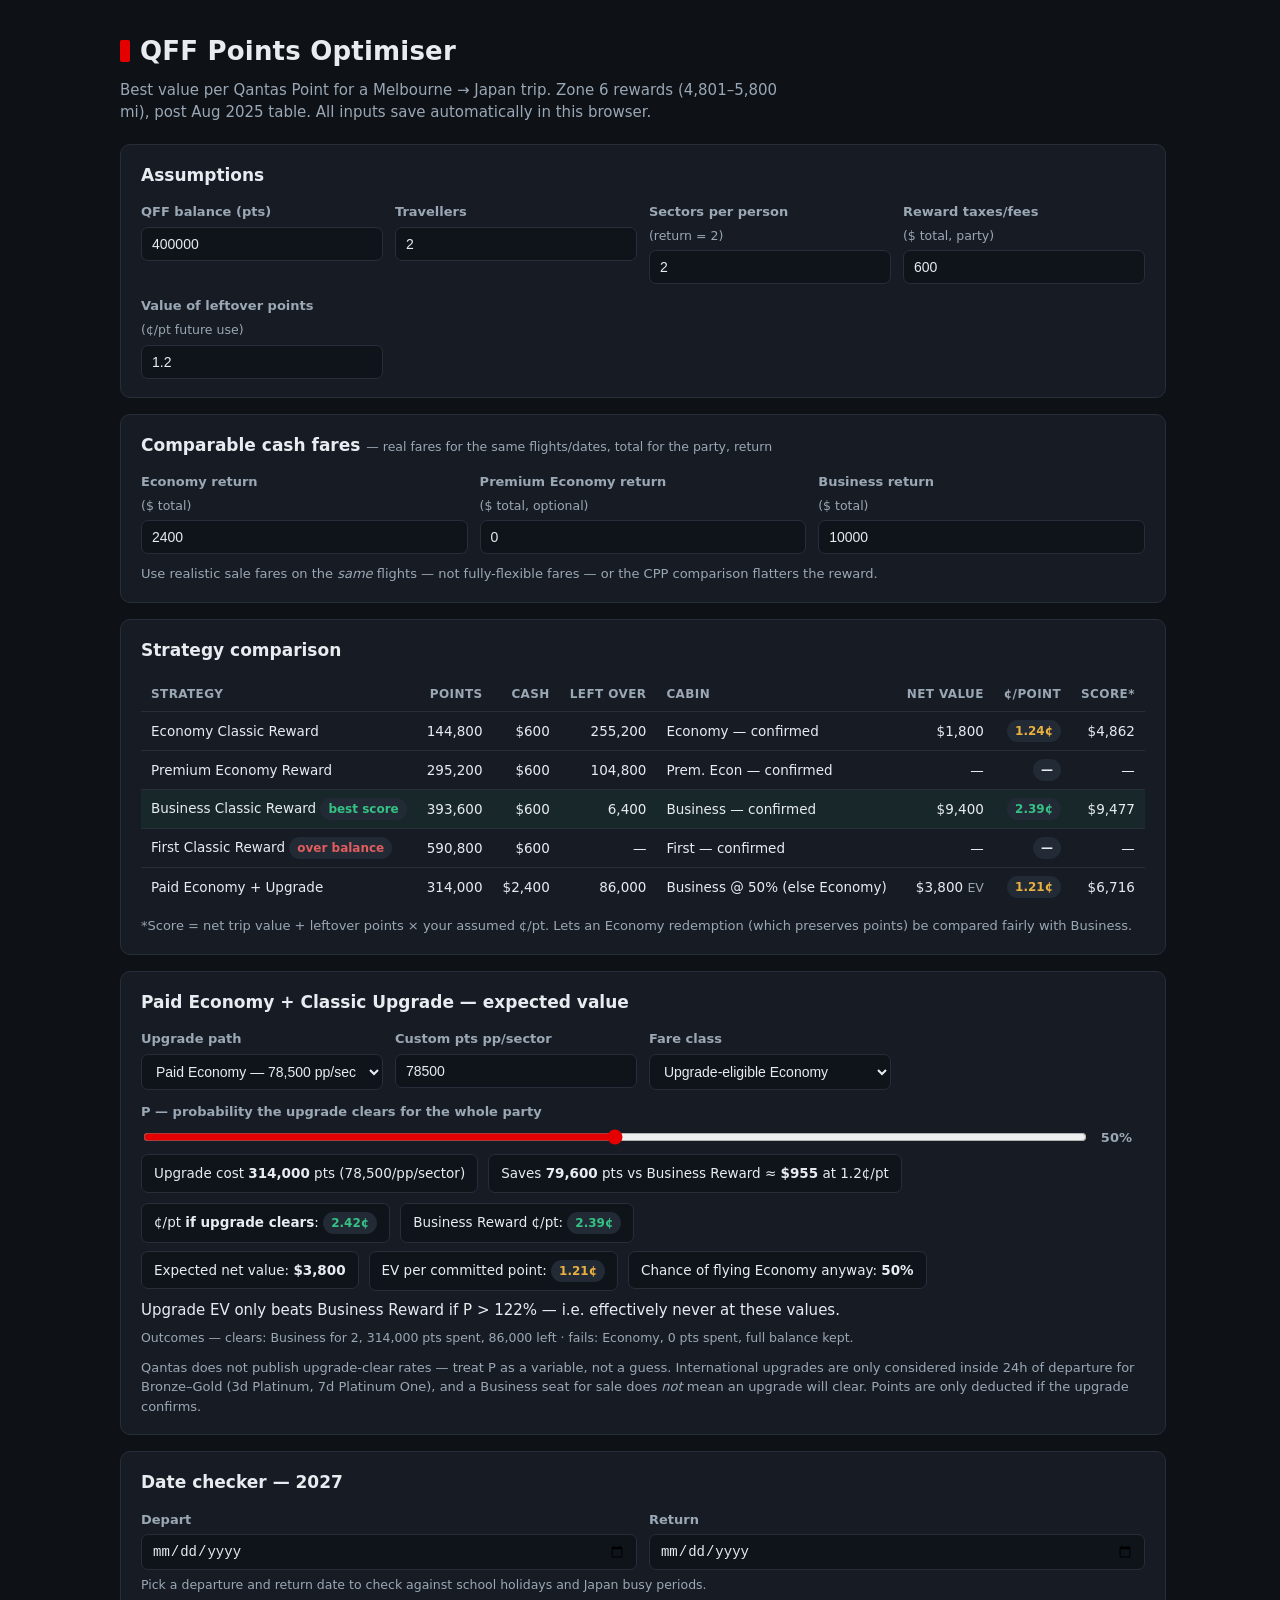
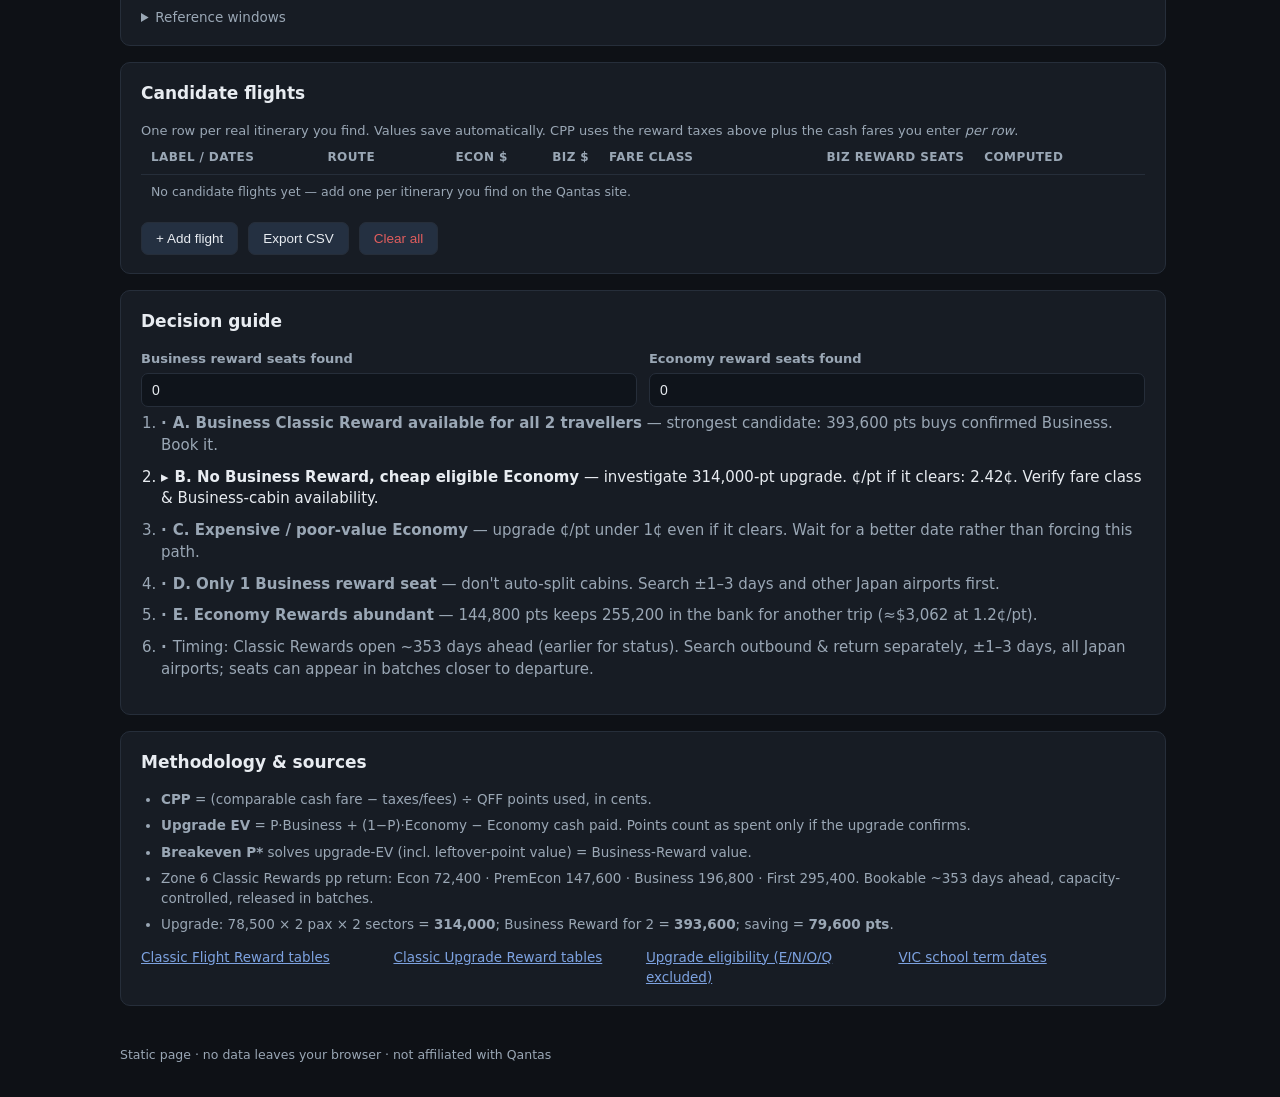
==== index.html @ 1568c403 "QFF points optimiser: strategy comparison, upgrade EV model, date checker, candidate table" ====
<!doctype html>
<html lang="en-AU">
<head>
<meta charset="utf-8">
<meta name="viewport" content="width=device-width, initial-scale=1">
<title>QFF Points Optimiser — MEL → Japan</title>
<meta name="description" content="Compare Qantas Frequent Flyer redemption strategies: Classic Rewards vs paid Economy + Classic Upgrade, cents-per-point, expected value and date checking.">
<link rel="stylesheet" href="styles.css">
</head>
<body>
<header>
  <h1>QFF Points Optimiser</h1>
  <p class="sub">Best value per Qantas Point for a Melbourne → Japan trip. Zone 6 rewards (4,801–5,800 mi), post Aug 2025 table. All inputs save automatically in this browser.</p>
</header>

<main>

<!-- ── Assumptions ─────────────────────────────────────────────── -->
<section class="card">
  <h2>Assumptions</h2>
  <div class="grid inputs">
    <label>QFF balance (pts)
      <input type="number" id="in-balance" min="0" step="1000" value="400000">
    </label>
    <label>Travellers
      <input type="number" id="in-travellers" min="1" max="9" step="1" value="2">
    </label>
    <label>Sectors per person <span class="hint">(return = 2)</span>
      <input type="number" id="in-sectors" min="1" max="4" step="1" value="2">
    </label>
    <label>Reward taxes/fees <span class="hint">($ total, party)</span>
      <input type="number" id="in-taxes" min="0" step="10" value="600">
    </label>
    <label>Value of leftover points <span class="hint">(¢/pt future use)</span>
      <input type="number" id="in-futurecpp" min="0" step="0.1" value="1.2">
    </label>
  </div>
</section>

<!-- ── Cash fares ──────────────────────────────────────────────── -->
<section class="card">
  <h2>Comparable cash fares <span class="hint">— real fares for the same flights/dates, total for the party, return</span></h2>
  <div class="grid inputs">
    <label>Economy return <span class="hint">($ total)</span>
      <input type="number" id="in-econcash" min="0" step="50" value="2400">
    </label>
    <label>Premium Economy return <span class="hint">($ total, optional)</span>
      <input type="number" id="in-premcash" min="0" step="50" value="0">
    </label>
    <label>Business return <span class="hint">($ total)</span>
      <input type="number" id="in-bizcash" min="0" step="50" value="10000">
    </label>
  </div>
  <p class="note">Use realistic sale fares on the <em>same</em> flights — not fully-flexible fares — or the CPP comparison flatters the reward.</p>
</section>

<!-- ── Strategy table ──────────────────────────────────────────── -->
<section class="card">
  <h2>Strategy comparison</h2>
  <div class="tablewrap">
    <table id="strategy-table">
      <thead>
        <tr>
          <th>Strategy</th><th class="num">Points</th><th class="num">Cash</th>
          <th class="num">Left over</th><th>Cabin</th><th class="num">Net value</th>
          <th class="num">¢/point</th><th class="num">Score*</th>
        </tr>
      </thead>
      <tbody></tbody>
    </table>
  </div>
  <p class="note">*Score = net trip value + leftover points × your assumed ¢/pt. Lets an Economy redemption (which preserves points) be compared fairly with Business.</p>
</section>

<!-- ── Upgrade analysis ────────────────────────────────────────── -->
<section class="card">
  <h2>Paid Economy + Classic Upgrade — expected value</h2>
  <div class="grid inputs">
    <label>Upgrade path
      <select id="in-upgradetype">
        <option value="paid">Paid Economy — 78,500 pp/sector</option>
        <option value="flexible">Flexible Economy — 43,100 pp/sector</option>
        <option value="reward">From Economy Reward — 83,600 pp/sector</option>
        <option value="custom">Custom pp/sector</option>
      </select>
    </label>
    <label>Custom pts pp/sector
      <input type="number" id="in-upgradecustom" min="0" step="100" value="78500" disabled>
    </label>
    <label>Fare class
      <select id="in-fareclass">
        <option value="eligible">Upgrade-eligible Economy</option>
        <option value="excluded">Sale E / N / O / Q — not eligible</option>
        <option value="unknown">Unknown — check before booking</option>
      </select>
    </label>
    <label class="wide">P — probability the upgrade clears for the whole party
      <div class="sliderrow">
        <input type="range" id="in-prob" min="0" max="100" step="1" value="50">
        <output id="out-prob">50%</output>
      </div>
    </label>
  </div>
  <div id="upgrade-results" class="results"></div>
  <p class="note">Qantas does not publish upgrade-clear rates — treat P as a variable, not a guess. International upgrades are only considered inside 24h of departure for Bronze–Gold (3d Platinum, 7d Platinum One), and a Business seat for sale does <em>not</em> mean an upgrade will clear. Points are only deducted if the upgrade confirms.</p>
</section>

<!-- ── Date checker ────────────────────────────────────────────── -->
<section class="card">
  <h2>Date checker — 2027</h2>
  <div class="grid inputs">
    <label>Depart <input type="date" id="in-depart"></label>
    <label>Return <input type="date" id="in-return"></label>
  </div>
  <div id="date-results" class="results"></div>
  <details>
    <summary>Reference windows</summary>
    <div class="tablewrap">
      <table class="mini">
        <thead><tr><th>VIC school holidays (avoid)</th><th>Preferred windows</th><th>Japan busy periods (approx.)</th></tr></thead>
        <tbody>
          <tr>
            <td>26 Mar – 11 Apr · 26 Jun – 11 Jul · 18 Sep – 3 Oct · 18 Dec → late Jan</td>
            <td>12 Apr – 25 Jun · 12 Jul – 17 Sep · 4 Oct – 17 Dec</td>
            <td>Golden Week ~29 Apr–6 May · Obon ~13–16 Aug · Silver Week ~18–23 Sep · New Year ~28 Dec–4 Jan</td>
          </tr>
        </tbody>
      </table>
    </div>
    <p class="note">Japanese holiday dates are approximate (based on the 2027 calendar) — verify before booking. Golden Week / Obon mean high fares and crowded attractions, independent of VIC holidays.</p>
  </details>
</section>

<!-- ── Candidate flights ───────────────────────────────────────── -->
<section class="card">
  <h2>Candidate flights</h2>
  <p class="note">One row per real itinerary you find. Values save automatically. CPP uses the reward taxes above plus the cash fares you enter <em>per row</em>.</p>
  <div class="tablewrap">
    <table id="candidates">
      <thead>
        <tr>
          <th>Label / dates</th><th>Route</th>
          <th class="num">Econ $</th><th class="num">Biz $</th>
          <th>Fare class</th><th class="num">Biz reward seats</th>
          <th>Computed</th><th></th>
        </tr>
      </thead>
      <tbody></tbody>
    </table>
  </div>
  <div class="btnrow">
    <button id="btn-addrow" type="button">+ Add flight</button>
    <button id="btn-csv" type="button">Export CSV</button>
    <button id="btn-clear" type="button" class="danger">Clear all</button>
  </div>
</section>

<!-- ── Decision guide ──────────────────────────────────────────── -->
<section class="card">
  <h2>Decision guide</h2>
  <div class="grid inputs">
    <label>Business reward seats found
      <input type="number" id="in-bizseats" min="0" max="9" step="1" value="0">
    </label>
    <label>Economy reward seats found
      <input type="number" id="in-econseats" min="0" max="9" step="1" value="0">
    </label>
  </div>
  <ol id="decision-list" class="results"></ol>
</section>

<!-- ── Methodology ─────────────────────────────────────────────── -->
<section class="card">
  <h2>Methodology &amp; sources</h2>
  <ul class="refs">
    <li><b>CPP</b> = (comparable cash fare − taxes/fees) ÷ QFF points used, in cents.</li>
    <li><b>Upgrade EV</b> = P·Business + (1−P)·Economy − Economy cash paid. Points count as spent only if the upgrade confirms.</li>
    <li><b>Breakeven P*</b> solves upgrade-EV (incl. leftover-point value) = Business-Reward value.</li>
    <li>Zone 6 Classic Rewards pp return: Econ 72,400 · PremEcon 147,600 · Business 196,800 · First 295,400. Bookable ~353 days ahead, capacity-controlled, released in batches.</li>
    <li>Upgrade: 78,500 × 2 pax × 2 sectors = <b>314,000</b>; Business Reward for 2 = <b>393,600</b>; saving = <b>79,600 pts</b>.</li>
  </ul>
  <ul class="refs links">
    <li><a href="https://www.qantas.com/en-au/frequent-flyer/use-points/classic-flight-rewards/tables">Classic Flight Reward tables</a></li>
    <li><a href="https://www.qantas.com/en-au/frequent-flyer/use-points/classic-upgrade-rewards/tables">Classic Upgrade Reward tables</a></li>
    <li><a href="https://www.qantas.com/en-au/manage-booking/upgrade">Upgrade eligibility (E/N/O/Q excluded)</a></li>
    <li><a href="https://www.vic.gov.au/school-term-dates-and-holidays-victoria">VIC school term dates</a></li>
  </ul>
</section>

</main>
<footer>Static page · no data leaves your browser · not affiliated with Qantas</footer>
<script src="app.js"></script>
</body>
</html>
---- styles.css ----
:root{
  --bg:#0e1116; --card:#171c24; --line:#262e3a; --text:#e8ecf1; --muted:#9aa7b5;
  --accent:#e40000; --good:#35c184; --warn:#e8b13f; --bad:#e05d5d; --chip:#222a36;
}
*{box-sizing:border-box}
body{margin:0;background:var(--bg);color:var(--text);font:15px/1.5 system-ui,-apple-system,"Segoe UI",Roboto,sans-serif}
header{max-width:1080px;margin:0 auto;padding:32px 20px 8px}
h1{margin:0;font-size:26px;letter-spacing:.2px}
h1::before{content:"";display:inline-block;width:10px;height:22px;background:var(--accent);border-radius:2px;margin-right:10px;vertical-align:-2px}
.sub{color:var(--muted);margin:.5em 0 0;max-width:70ch}
main{max-width:1080px;margin:0 auto;padding:12px 20px 40px;display:grid;gap:16px}
.card{background:var(--card);border:1px solid var(--line);border-radius:10px;padding:18px 20px}
h2{margin:0 0 14px;font-size:17px}
.hint{color:var(--muted);font-weight:400;font-size:12.5px}
.note{color:var(--muted);font-size:13px;margin:10px 0 0}
.grid{display:grid;gap:12px}
.inputs{grid-template-columns:repeat(auto-fit,minmax(210px,1fr))}
label{display:flex;flex-direction:column;gap:5px;font-size:13px;color:var(--muted);font-weight:600}
label.wide{grid-column:1/-1}
input,select{background:#0f141b;border:1px solid var(--line);border-radius:7px;color:var(--text);
  padding:8px 10px;font-size:14px;font-variant-numeric:tabular-nums}
input:focus,select:focus{outline:2px solid #4d6b9e;outline-offset:-1px}
input[type=range]{padding:0;accent-color:var(--accent)}
.sliderrow{display:flex;align-items:center;gap:12px}
.sliderrow input{flex:1}
.sliderrow output{font-variant-numeric:tabular-nums;font-weight:700;min-width:44px}
.tablewrap{overflow-x:auto}
table{border-collapse:collapse;width:100%;font-size:13.5px}
th,td{padding:8px 10px;border-bottom:1px solid var(--line);text-align:left;white-space:nowrap}
th{color:var(--muted);font-size:12px;text-transform:uppercase;letter-spacing:.4px}
th.num,td.num{text-align:right;font-variant-numeric:tabular-nums}
tbody tr:last-child td{border-bottom:none}
tr.best td{background:rgba(53,193,132,.07)}
.chip{display:inline-block;padding:2px 8px;border-radius:99px;background:var(--chip);font-size:12px;font-weight:600}
.chip.good{color:var(--good)} .chip.warn{color:var(--warn)} .chip.bad{color:var(--bad)}
.results{display:grid;gap:8px;margin-top:6px}
.results .row{display:flex;gap:10px;flex-wrap:wrap;align-items:baseline}
.kv{background:#0f141b;border:1px solid var(--line);border-radius:7px;padding:8px 12px;font-size:13.5px}
.kv b{font-variant-numeric:tabular-nums}
#decision-list{padding-left:20px;display:grid;gap:10px}
#decision-list li{line-height:1.45}
#decision-list li.hit{color:var(--text)}
#decision-list li.miss{color:var(--muted)}
#decision-list .tag{font-weight:700;margin-right:6px}
#candidates td input,#candidates td select{width:100%;min-width:80px;padding:5px 7px;font-size:13px}
#candidates td input.dateish{min-width:130px}
#candidates td.comp{font-size:12.5px;line-height:1.5;white-space:normal;min-width:210px}
.btnrow{display:flex;gap:10px;margin-top:12px}
button{background:#243041;border:1px solid var(--line);color:var(--text);border-radius:7px;
  padding:8px 14px;font-size:13.5px;cursor:pointer}
button:hover{background:#2c3a4f}
button.danger{color:var(--bad)}
button.del{padding:4px 9px;font-size:12px}
details{margin-top:12px}
summary{cursor:pointer;color:var(--muted);font-size:13.5px}
table.mini td{white-space:normal}
.refs{margin:0;padding-left:20px;display:grid;gap:6px;font-size:13.5px;color:var(--muted)}
.refs.links{grid-template-columns:repeat(auto-fit,minmax(220px,1fr));list-style:none;padding-left:0;margin-top:12px}
.refs.links a{color:#7da2e0}
footer{max-width:1080px;margin:0 auto;padding:0 20px 32px;color:var(--muted);font-size:12.5px}
@media(max-width:640px){th,td{padding:6px 7px}}
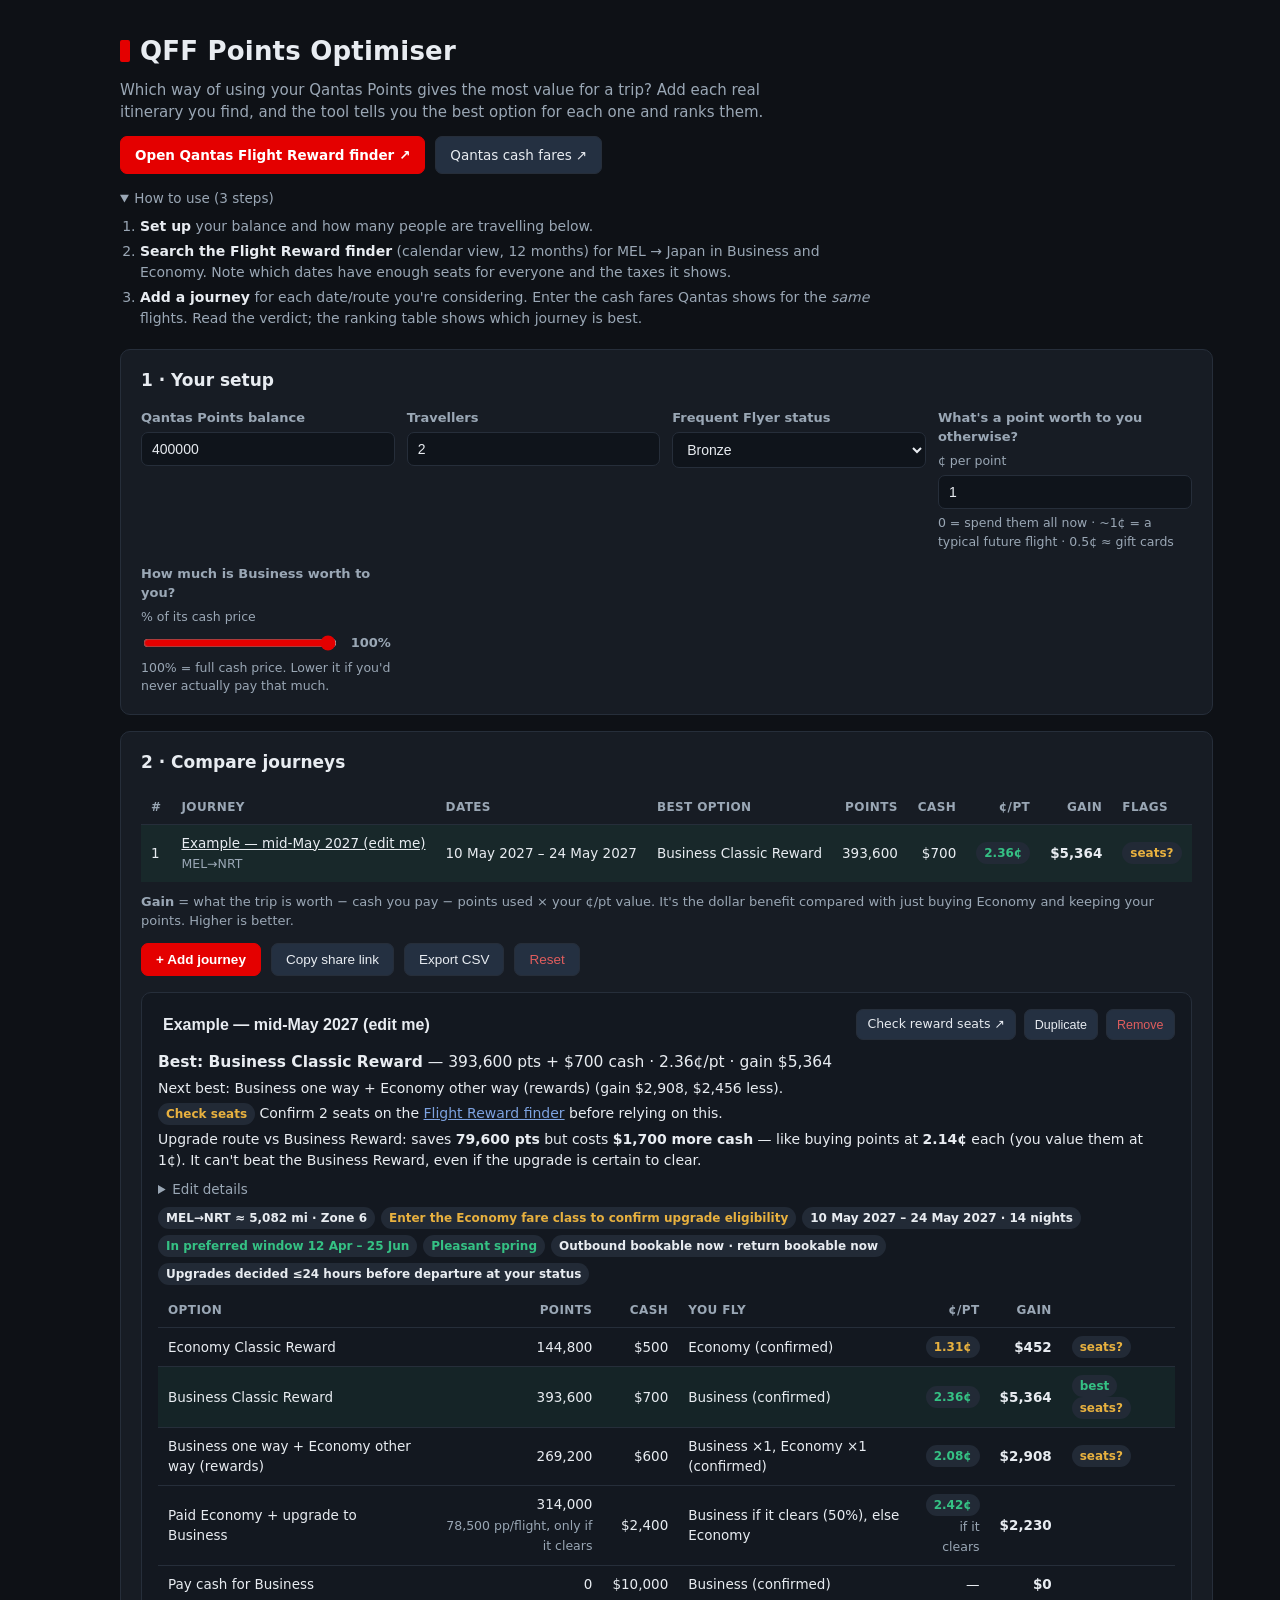
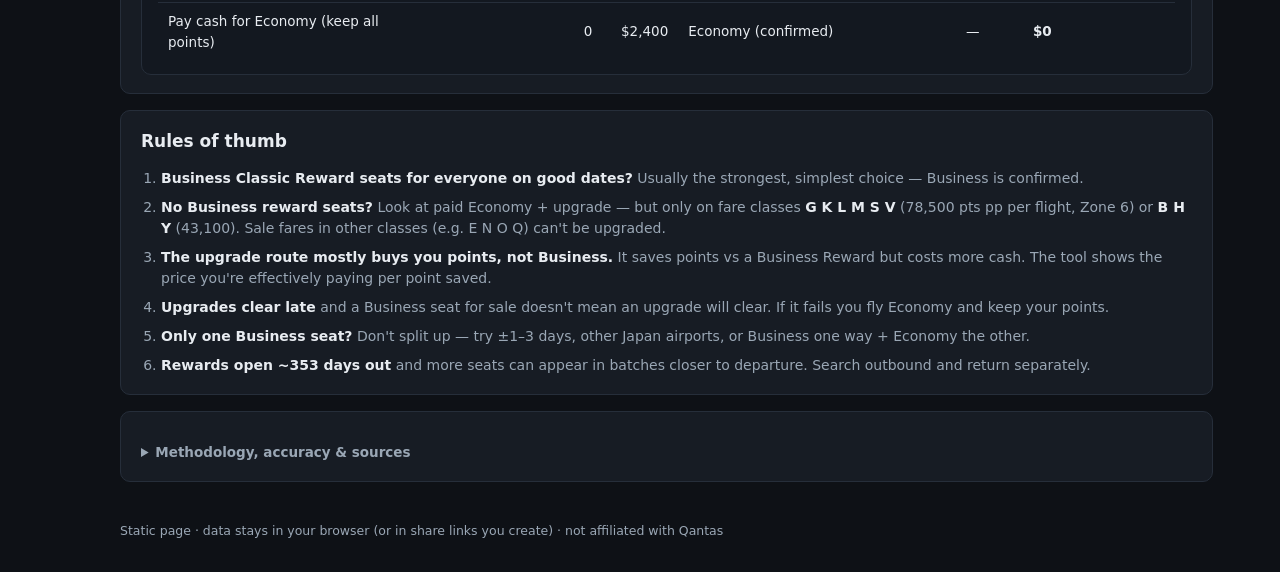
==== commit ba167937: "Multi-zone calc engine, per-journey verdicts, ranking, Flight Reward finder link, tests" ====
--- a/index.html
+++ b/index.html
@@ -4,191 +4,114 @@
 <meta charset="utf-8">
 <meta name="viewport" content="width=device-width, initial-scale=1">
 <title>QFF Points Optimiser — MEL → Japan</title>
-<meta name="description" content="Compare Qantas Frequent Flyer redemption strategies: Classic Rewards vs paid Economy + Classic Upgrade, cents-per-point, expected value and date checking.">
+<meta name="description" content="Compare Qantas Frequent Flyer redemption options across journeys: Classic Rewards vs paid Economy/Premium Economy + Classic Upgrade, cents-per-point, upgrade odds, school holidays.">
 <link rel="stylesheet" href="styles.css">
 </head>
 <body>
 <header>
   <h1>QFF Points Optimiser</h1>
-  <p class="sub">Best value per Qantas Point for a Melbourne → Japan trip. Zone 6 rewards (4,801–5,800 mi), post Aug 2025 table. All inputs save automatically in this browser.</p>
+  <p class="sub">Which way of using your Qantas Points gives the most value for a trip? Add each real itinerary you find, and the tool tells you the best option for each one and ranks them.</p>
+  <div class="btnrow">
+    <a class="btn primary" href="https://flightrewardfinder.qantas.com/" target="_blank" rel="noopener">Open Qantas Flight Reward finder ↗</a>
+    <a class="btn" href="https://www.qantas.com/au/en/book-a-trip/flights.html" target="_blank" rel="noopener">Qantas cash fares ↗</a>
+  </div>
+  <details class="howto" open>
+    <summary>How to use (3 steps)</summary>
+    <ol>
+      <li><b>Set up</b> your balance and how many people are travelling below.</li>
+      <li><b>Search the Flight Reward finder</b> (calendar view, 12 months) for MEL → Japan in Business and Economy. Note which dates have enough seats for everyone and the taxes it shows.</li>
+      <li><b>Add a journey</b> for each date/route you're considering. Enter the cash fares Qantas shows for the <em>same</em> flights. Read the verdict; the ranking table shows which journey is best.</li>
+    </ol>
+  </details>
 </header>
 
 <main>
-
-<!-- ── Assumptions ─────────────────────────────────────────────── -->
 <section class="card">
-  <h2>Assumptions</h2>
+  <h2>1 · Your setup</h2>
   <div class="grid inputs">
-    <label>QFF balance (pts)
-      <input type="number" id="in-balance" min="0" step="1000" value="400000">
+    <label>Qantas Points balance
+      <input type="number" id="s-balance" min="0" step="1000">
     </label>
     <label>Travellers
-      <input type="number" id="in-travellers" min="1" max="9" step="1" value="2">
+      <input type="number" id="s-travellers" min="1" max="9" step="1">
     </label>
-    <label>Sectors per person <span class="hint">(return = 2)</span>
-      <input type="number" id="in-sectors" min="1" max="4" step="1" value="2">
+    <label>Frequent Flyer status
+      <select id="s-status">
+        <option value="bronze">Bronze</option><option value="silver">Silver</option>
+        <option value="gold">Gold</option><option value="platinum">Platinum</option>
+        <option value="p1">Platinum One</option>
+      </select>
     </label>
-    <label>Reward taxes/fees <span class="hint">($ total, party)</span>
-      <input type="number" id="in-taxes" min="0" step="10" value="600">
+    <label>What's a point worth to you otherwise? <span class="hint">¢ per point</span>
+      <input type="number" id="s-futurecpp" min="0" step="0.1">
+      <span class="hint">0 = spend them all now · ~1¢ = a typical future flight · 0.5¢ ≈ gift cards</span>
     </label>
-    <label>Value of leftover points <span class="hint">(¢/pt future use)</span>
-      <input type="number" id="in-futurecpp" min="0" step="0.1" value="1.2">
+    <label>How much is Business worth to you? <span class="hint">% of its cash price</span>
+      <div class="sliderrow"><input type="range" id="s-bizweight" min="30" max="100" step="5"><output id="o-bizweight"></output></div>
+      <span class="hint">100% = full cash price. Lower it if you'd never actually pay that much.</span>
     </label>
   </div>
 </section>
 
-<!-- ── Cash fares ──────────────────────────────────────────────── -->
 <section class="card">
-  <h2>Comparable cash fares <span class="hint">— real fares for the same flights/dates, total for the party, return</span></h2>
-  <div class="grid inputs">
-    <label>Economy return <span class="hint">($ total)</span>
-      <input type="number" id="in-econcash" min="0" step="50" value="2400">
-    </label>
-    <label>Premium Economy return <span class="hint">($ total, optional)</span>
-      <input type="number" id="in-premcash" min="0" step="50" value="0">
-    </label>
-    <label>Business return <span class="hint">($ total)</span>
-      <input type="number" id="in-bizcash" min="0" step="50" value="10000">
-    </label>
-  </div>
-  <p class="note">Use realistic sale fares on the <em>same</em> flights — not fully-flexible fares — or the CPP comparison flatters the reward.</p>
-</section>
-
-<!-- ── Strategy table ──────────────────────────────────────────── -->
-<section class="card">
-  <h2>Strategy comparison</h2>
+  <h2>2 · Compare journeys</h2>
   <div class="tablewrap">
-    <table id="strategy-table">
-      <thead>
-        <tr>
-          <th>Strategy</th><th class="num">Points</th><th class="num">Cash</th>
-          <th class="num">Left over</th><th>Cabin</th><th class="num">Net value</th>
-          <th class="num">¢/point</th><th class="num">Score*</th>
-        </tr>
-      </thead>
+    <table id="ranking">
+      <thead><tr>
+        <th>#</th><th>Journey</th><th>Dates</th><th>Best option</th>
+        <th class="num">Points</th><th class="num">Cash</th><th class="num">¢/pt</th>
+        <th class="num" title="Value of the trip − cash paid − value of points used">Gain</th><th>Flags</th>
+      </tr></thead>
       <tbody></tbody>
     </table>
   </div>
-  <p class="note">*Score = net trip value + leftover points × your assumed ¢/pt. Lets an Economy redemption (which preserves points) be compared fairly with Business.</p>
+  <p class="note"><b>Gain</b> = what the trip is worth − cash you pay − points used × your ¢/pt value. It's the dollar benefit compared with just buying Economy and keeping your points. Higher is better.</p>
+  <div class="btnrow">
+    <button id="btn-add" type="button" class="primary">+ Add journey</button>
+    <button id="btn-share" type="button">Copy share link</button>
+    <button id="btn-csv" type="button">Export CSV</button>
+    <button id="btn-reset" type="button" class="danger">Reset</button>
+    <span id="toast" class="hint"></span>
+  </div>
+  <div id="journeys"></div>
 </section>
 
-<!-- ── Upgrade analysis ────────────────────────────────────────── -->
 <section class="card">
-  <h2>Paid Economy + Classic Upgrade — expected value</h2>
-  <div class="grid inputs">
-    <label>Upgrade path
-      <select id="in-upgradetype">
-        <option value="paid">Paid Economy — 78,500 pp/sector</option>
-        <option value="flexible">Flexible Economy — 43,100 pp/sector</option>
-        <option value="reward">From Economy Reward — 83,600 pp/sector</option>
-        <option value="custom">Custom pp/sector</option>
-      </select>
-    </label>
-    <label>Custom pts pp/sector
-      <input type="number" id="in-upgradecustom" min="0" step="100" value="78500" disabled>
-    </label>
-    <label>Fare class
-      <select id="in-fareclass">
-        <option value="eligible">Upgrade-eligible Economy</option>
-        <option value="excluded">Sale E / N / O / Q — not eligible</option>
-        <option value="unknown">Unknown — check before booking</option>
-      </select>
-    </label>
-    <label class="wide">P — probability the upgrade clears for the whole party
-      <div class="sliderrow">
-        <input type="range" id="in-prob" min="0" max="100" step="1" value="50">
-        <output id="out-prob">50%</output>
-      </div>
-    </label>
-  </div>
-  <div id="upgrade-results" class="results"></div>
-  <p class="note">Qantas does not publish upgrade-clear rates — treat P as a variable, not a guess. International upgrades are only considered inside 24h of departure for Bronze–Gold (3d Platinum, 7d Platinum One), and a Business seat for sale does <em>not</em> mean an upgrade will clear. Points are only deducted if the upgrade confirms.</p>
+  <h2>Rules of thumb</h2>
+  <ol class="rules">
+    <li><b>Business Classic Reward seats for everyone on good dates?</b> Usually the strongest, simplest choice — Business is confirmed.</li>
+    <li><b>No Business reward seats?</b> Look at paid Economy + upgrade — but only on fare classes <b>G K L M S V</b> (78,500 pts pp per flight, Zone 6) or <b>B H Y</b> (43,100). Sale fares in other classes (e.g. E N O Q) can't be upgraded.</li>
+    <li><b>The upgrade route mostly buys you points, not Business.</b> It saves points vs a Business Reward but costs more cash. The tool shows the price you're effectively paying per point saved.</li>
+    <li><b>Upgrades clear late</b> and a Business seat for sale doesn't mean an upgrade will clear. If it fails you fly Economy and keep your points.</li>
+    <li><b>Only one Business seat?</b> Don't split up — try ±1–3 days, other Japan airports, or Business one way + Economy the other.</li>
+    <li><b>Rewards open ~353 days out</b> and more seats can appear in batches closer to departure. Search outbound and return separately.</li>
+  </ol>
 </section>
 
-<!-- ── Date checker ────────────────────────────────────────────── -->
 <section class="card">
-  <h2>Date checker — 2027</h2>
-  <div class="grid inputs">
-    <label>Depart <input type="date" id="in-depart"></label>
-    <label>Return <input type="date" id="in-return"></label>
-  </div>
-  <div id="date-results" class="results"></div>
   <details>
-    <summary>Reference windows</summary>
-    <div class="tablewrap">
-      <table class="mini">
-        <thead><tr><th>VIC school holidays (avoid)</th><th>Preferred windows</th><th>Japan busy periods (approx.)</th></tr></thead>
-        <tbody>
-          <tr>
-            <td>26 Mar – 11 Apr · 26 Jun – 11 Jul · 18 Sep – 3 Oct · 18 Dec → late Jan</td>
-            <td>12 Apr – 25 Jun · 12 Jul – 17 Sep · 4 Oct – 17 Dec</td>
-            <td>Golden Week ~29 Apr–6 May · Obon ~13–16 Aug · Silver Week ~18–23 Sep · New Year ~28 Dec–4 Jan</td>
-          </tr>
-        </tbody>
-      </table>
-    </div>
-    <p class="note">Japanese holiday dates are approximate (based on the 2027 calendar) — verify before booking. Golden Week / Obon mean high fares and crowded attractions, independent of VIC holidays.</p>
+    <summary><b>Methodology, accuracy &amp; sources</b></summary>
+    <ul class="refs">
+      <li><b>Points</b> come from Qantas' tables for bookings from 5 Aug 2025, per person per one-way trip, by <b>zone</b> (one-way miles). The tool estimates miles from the route you enter (great-circle, summed over connections) — Qantas' own figure can differ slightly, so journeys near a zone edge are flagged; you can set the zone manually.</li>
+      <li><b>Partner</b> table (e.g. Japan Airlines) is priced higher than Qantas' own flights.</li>
+      <li><b>¢/pt</b> = (cash value − cash you pay) ÷ points. For upgrades it's shown <em>if the upgrade clears</em>.</li>
+      <li><b>Upgrade value</b> = P × Business + (1 − P) × Economy. Points count as spent only with probability P (Qantas only deducts them when the upgrade confirms).</li>
+      <li><b>Break-even odds</b> = the upgrade probability at which the upgrade route's Gain equals the Business Reward's Gain.</li>
+      <li>Upgrading an <b>Economy Classic Reward</b> (83,600 pp/flight) is never modelled: 72,400 + 2×83,600 = 239,600 pp return, more than a Business Reward (196,800).</li>
+      <li>Holiday and season dates for 2027 are from the VIC government calendar and approximate Japanese holidays/seasons — double-check before booking.</li>
+    </ul>
+    <ul class="refs links">
+      <li><a href="https://flightrewardfinder.qantas.com/" target="_blank" rel="noopener">Flight Reward finder</a></li>
+      <li><a href="https://www.qantas.com/en-au/frequent-flyer/use-points/classic-flight-rewards/tables" target="_blank" rel="noopener">Classic Flight Reward tables</a></li>
+      <li><a href="https://www.qantas.com/en-au/frequent-flyer/use-points/classic-upgrade-rewards/tables" target="_blank" rel="noopener">Classic Upgrade Reward tables</a></li>
+      <li><a href="https://www.qantas.com/en-au/frequent-flyer/use-points/classic-upgrade-rewards" target="_blank" rel="noopener">Classic Upgrade Rewards rules</a></li>
+      <li><a href="https://www.vic.gov.au/school-term-dates-and-holidays-victoria" target="_blank" rel="noopener">VIC school term dates</a></li>
+    </ul>
   </details>
 </section>
-
-<!-- ── Candidate flights ───────────────────────────────────────── -->
-<section class="card">
-  <h2>Candidate flights</h2>
-  <p class="note">One row per real itinerary you find. Values save automatically. CPP uses the reward taxes above plus the cash fares you enter <em>per row</em>.</p>
-  <div class="tablewrap">
-    <table id="candidates">
-      <thead>
-        <tr>
-          <th>Label / dates</th><th>Route</th>
-          <th class="num">Econ $</th><th class="num">Biz $</th>
-          <th>Fare class</th><th class="num">Biz reward seats</th>
-          <th>Computed</th><th></th>
-        </tr>
-      </thead>
-      <tbody></tbody>
-    </table>
-  </div>
-  <div class="btnrow">
-    <button id="btn-addrow" type="button">+ Add flight</button>
-    <button id="btn-csv" type="button">Export CSV</button>
-    <button id="btn-clear" type="button" class="danger">Clear all</button>
-  </div>
-</section>
-
-<!-- ── Decision guide ──────────────────────────────────────────── -->
-<section class="card">
-  <h2>Decision guide</h2>
-  <div class="grid inputs">
-    <label>Business reward seats found
-      <input type="number" id="in-bizseats" min="0" max="9" step="1" value="0">
-    </label>
-    <label>Economy reward seats found
-      <input type="number" id="in-econseats" min="0" max="9" step="1" value="0">
-    </label>
-  </div>
-  <ol id="decision-list" class="results"></ol>
-</section>
-
-<!-- ── Methodology ─────────────────────────────────────────────── -->
-<section class="card">
-  <h2>Methodology &amp; sources</h2>
-  <ul class="refs">
-    <li><b>CPP</b> = (comparable cash fare − taxes/fees) ÷ QFF points used, in cents.</li>
-    <li><b>Upgrade EV</b> = P·Business + (1−P)·Economy − Economy cash paid. Points count as spent only if the upgrade confirms.</li>
-    <li><b>Breakeven P*</b> solves upgrade-EV (incl. leftover-point value) = Business-Reward value.</li>
-    <li>Zone 6 Classic Rewards pp return: Econ 72,400 · PremEcon 147,600 · Business 196,800 · First 295,400. Bookable ~353 days ahead, capacity-controlled, released in batches.</li>
-    <li>Upgrade: 78,500 × 2 pax × 2 sectors = <b>314,000</b>; Business Reward for 2 = <b>393,600</b>; saving = <b>79,600 pts</b>.</li>
-  </ul>
-  <ul class="refs links">
-    <li><a href="https://www.qantas.com/en-au/frequent-flyer/use-points/classic-flight-rewards/tables">Classic Flight Reward tables</a></li>
-    <li><a href="https://www.qantas.com/en-au/frequent-flyer/use-points/classic-upgrade-rewards/tables">Classic Upgrade Reward tables</a></li>
-    <li><a href="https://www.qantas.com/en-au/manage-booking/upgrade">Upgrade eligibility (E/N/O/Q excluded)</a></li>
-    <li><a href="https://www.vic.gov.au/school-term-dates-and-holidays-victoria">VIC school term dates</a></li>
-  </ul>
-</section>
-
 </main>
-<footer>Static page · no data leaves your browser · not affiliated with Qantas</footer>
+<footer>Static page · data stays in your browser (or in share links you create) · not affiliated with Qantas</footer>
+<script src="calc.js"></script>
 <script src="app.js"></script>
 </body>
 </html>
--- a/styles.css
+++ b/styles.css
@@ -37,20 +37,14 @@
 .results .row{display:flex;gap:10px;flex-wrap:wrap;align-items:baseline}
 .kv{background:#0f141b;border:1px solid var(--line);border-radius:7px;padding:8px 12px;font-size:13.5px}
 .kv b{font-variant-numeric:tabular-nums}
-#decision-list{padding-left:20px;display:grid;gap:10px}
-#decision-list li{line-height:1.45}
-#decision-list li.hit{color:var(--text)}
-#decision-list li.miss{color:var(--muted)}
-#decision-list .tag{font-weight:700;margin-right:6px}
-#candidates td input,#candidates td select{width:100%;min-width:80px;padding:5px 7px;font-size:13px}
-#candidates td input.dateish{min-width:130px}
-#candidates td.comp{font-size:12.5px;line-height:1.5;white-space:normal;min-width:210px}
-.btnrow{display:flex;gap:10px;margin-top:12px}
-button{background:#243041;border:1px solid var(--line);color:var(--text);border-radius:7px;
+.btnrow{display:flex;gap:10px;margin-top:12px;flex-wrap:wrap;align-items:center}
+button,.btn{display:inline-block;text-decoration:none;background:#243041;border:1px solid var(--line);color:var(--text);border-radius:7px;
   padding:8px 14px;font-size:13.5px;cursor:pointer}
-button:hover{background:#2c3a4f}
+button:hover,.btn:hover{background:#2c3a4f}
+button.primary,.btn.primary{background:var(--accent);border-color:var(--accent);color:#fff;font-weight:600}
+button.primary:hover,.btn.primary:hover{background:#c20000}
+button.small,.btn.small{padding:5px 10px;font-size:12.5px}
 button.danger{color:var(--bad)}
-button.del{padding:4px 9px;font-size:12px}
 details{margin-top:12px}
 summary{cursor:pointer;color:var(--muted);font-size:13.5px}
 table.mini td{white-space:normal}
@@ -59,3 +53,25 @@
 .refs.links a{color:#7da2e0}
 footer{max-width:1080px;margin:0 auto;padding:0 20px 32px;color:var(--muted);font-size:12.5px}
 @media(max-width:640px){th,td{padding:6px 7px}}
+.howto{margin-top:14px;max-width:80ch}
+.howto ol{margin:8px 0 0;padding-left:20px;display:grid;gap:4px;color:var(--muted);font-size:14px}
+.howto b{color:var(--text)}
+.journey{border:1px solid var(--line);border-radius:10px;padding:14px 16px;margin-top:16px;background:#131820}
+.j-head{display:flex;gap:10px;align-items:center;flex-wrap:wrap}
+.j-title{flex:1;min-width:220px;font-size:16px;font-weight:700;background:transparent;border-color:transparent;padding-left:4px}
+.j-title:hover{border-color:var(--line)}
+.j-actions{display:flex;gap:8px;flex-wrap:wrap}
+.j-verdict{margin:8px 0 4px;font-size:14px}
+.j-verdict p{margin:4px 0}
+.j-verdict .big{font-size:15.5px}
+.j-verdict a{color:#7da2e0}
+.j-flags{display:flex;flex-wrap:wrap;gap:6px;margin:8px 0}
+.j-inputs{margin:8px 0}
+fieldset{border:1px solid var(--line);border-radius:8px;margin:10px 0 0;padding:10px 12px 12px}
+legend{color:var(--muted);font-size:12px;text-transform:uppercase;letter-spacing:.4px;padding:0 6px}
+tr.dim td{opacity:.5}
+.j-table td{white-space:normal}
+.rules{margin:0;padding-left:20px;display:grid;gap:8px;font-size:14px;color:var(--muted)}
+.rules b{color:var(--text)}
+#ranking a{color:var(--text)}
+#ranking tbody tr{cursor:pointer}
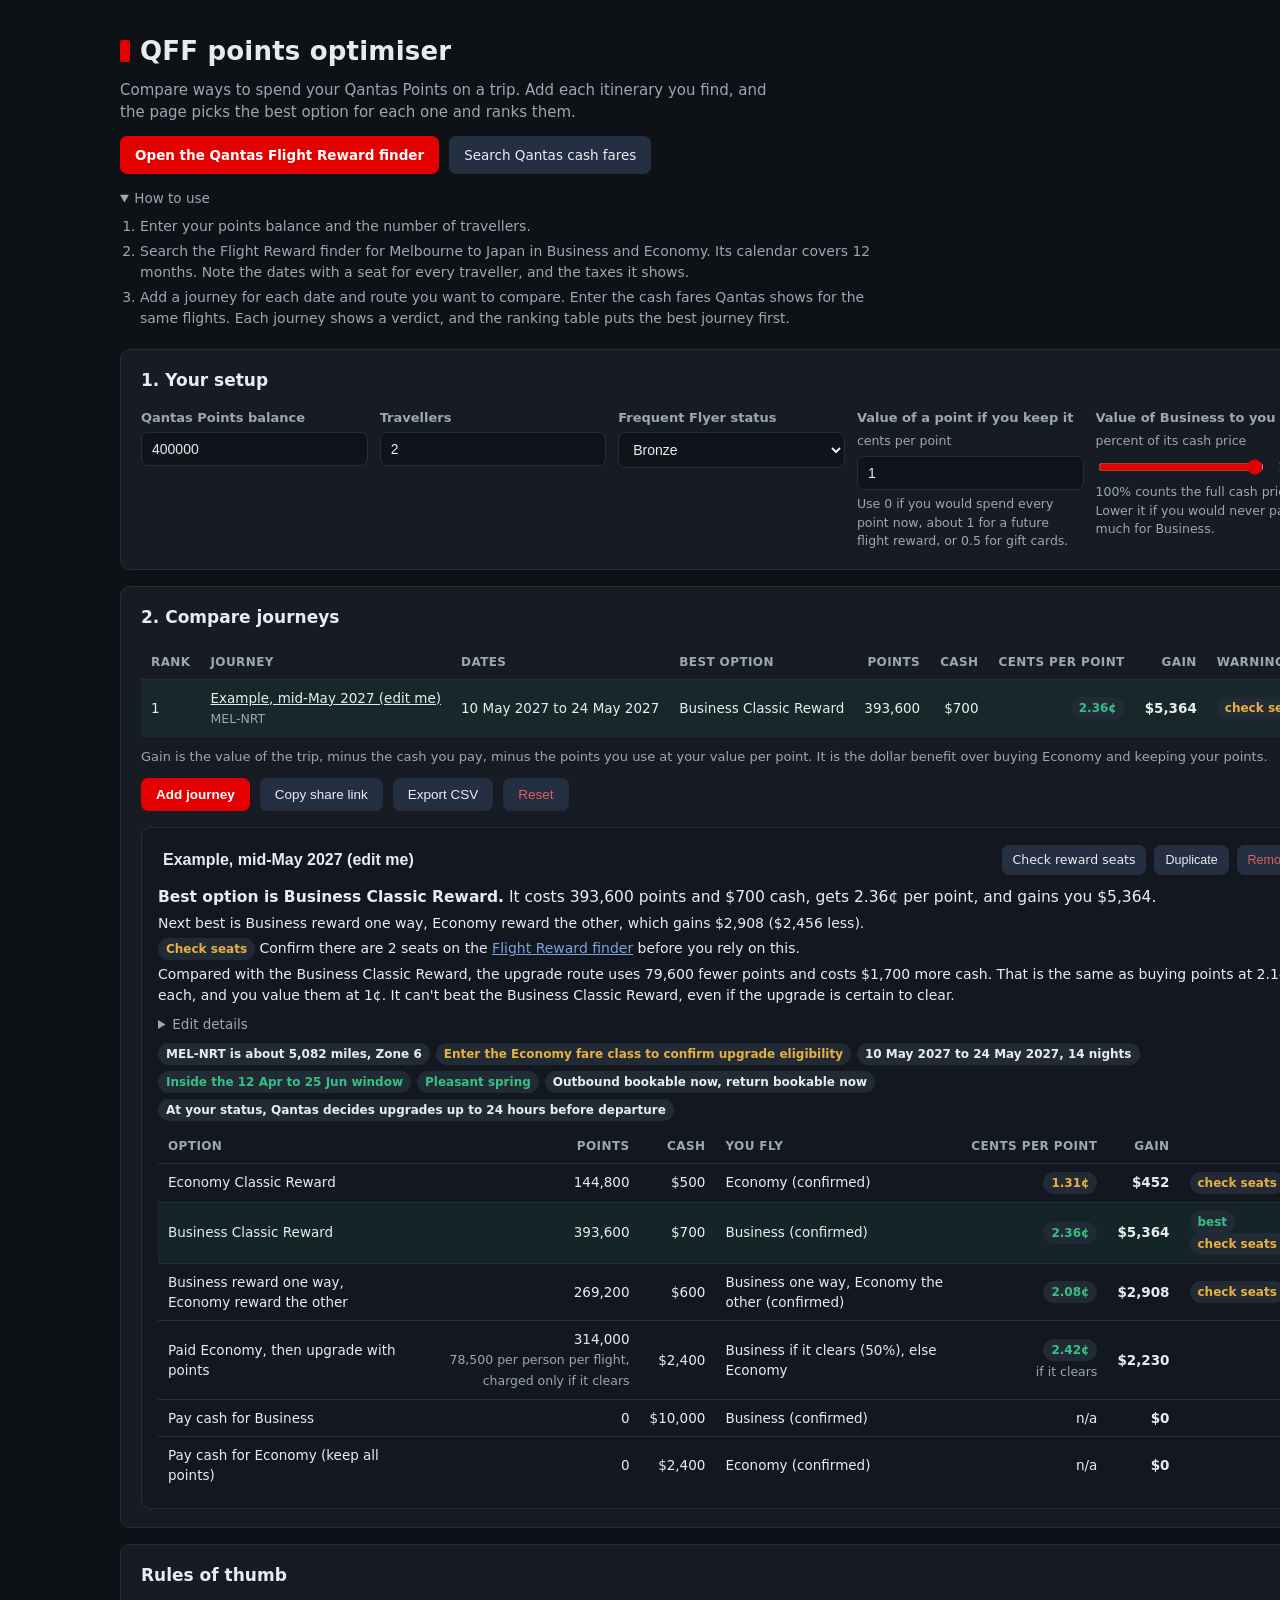
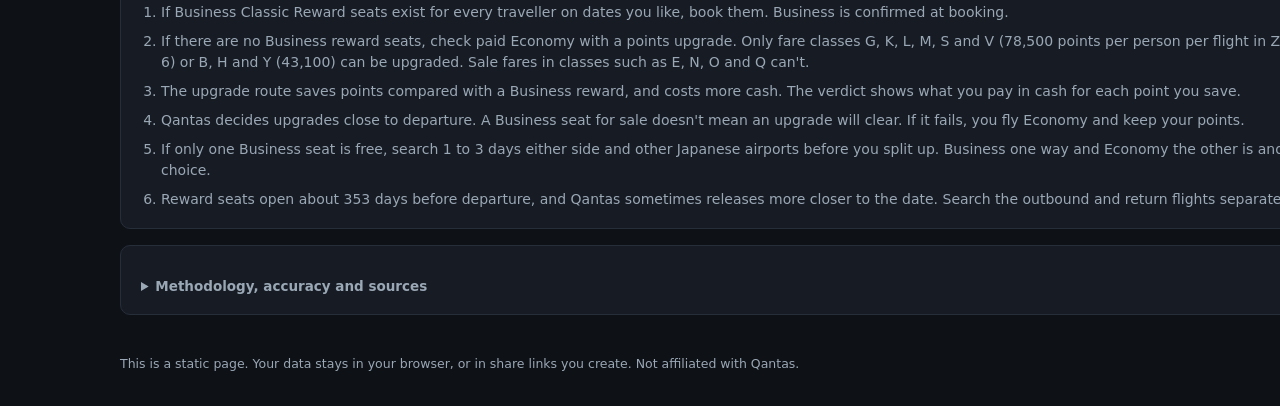
==== commit e44ed782: "Rewrite UI copy in plain language (unslop)" ====
--- a/index.html
+++ b/index.html
@@ -3,31 +3,31 @@
 <head>
 <meta charset="utf-8">
 <meta name="viewport" content="width=device-width, initial-scale=1">
-<title>QFF Points Optimiser — MEL → Japan</title>
-<meta name="description" content="Compare Qantas Frequent Flyer redemption options across journeys: Classic Rewards vs paid Economy/Premium Economy + Classic Upgrade, cents-per-point, upgrade odds, school holidays.">
+<title>QFF points optimiser, Melbourne to Japan</title>
+<meta name="description" content="Compare Qantas Frequent Flyer reward and upgrade options across journeys, with cents per point, upgrade chance and school holidays.">
 <link rel="stylesheet" href="styles.css">
 </head>
 <body>
 <header>
-  <h1>QFF Points Optimiser</h1>
-  <p class="sub">Which way of using your Qantas Points gives the most value for a trip? Add each real itinerary you find, and the tool tells you the best option for each one and ranks them.</p>
+  <h1>QFF points optimiser</h1>
+  <p class="sub">Compare ways to spend your Qantas Points on a trip. Add each itinerary you find, and the page picks the best option for each one and ranks them.</p>
   <div class="btnrow">
-    <a class="btn primary" href="https://flightrewardfinder.qantas.com/" target="_blank" rel="noopener">Open Qantas Flight Reward finder ↗</a>
-    <a class="btn" href="https://www.qantas.com/au/en/book-a-trip/flights.html" target="_blank" rel="noopener">Qantas cash fares ↗</a>
+    <a class="btn primary" href="https://flightrewardfinder.qantas.com/" target="_blank" rel="noopener">Open the Qantas Flight Reward finder</a>
+    <a class="btn" href="https://www.qantas.com/au/en/book-a-trip/flights.html" target="_blank" rel="noopener">Search Qantas cash fares</a>
   </div>
   <details class="howto" open>
-    <summary>How to use (3 steps)</summary>
+    <summary>How to use</summary>
     <ol>
-      <li><b>Set up</b> your balance and how many people are travelling below.</li>
-      <li><b>Search the Flight Reward finder</b> (calendar view, 12 months) for MEL → Japan in Business and Economy. Note which dates have enough seats for everyone and the taxes it shows.</li>
-      <li><b>Add a journey</b> for each date/route you're considering. Enter the cash fares Qantas shows for the <em>same</em> flights. Read the verdict; the ranking table shows which journey is best.</li>
+      <li>Enter your points balance and the number of travellers.</li>
+      <li>Search the Flight Reward finder for Melbourne to Japan in Business and Economy. Its calendar covers 12 months. Note the dates with a seat for every traveller, and the taxes it shows.</li>
+      <li>Add a journey for each date and route you want to compare. Enter the cash fares Qantas shows for the same flights. Each journey shows a verdict, and the ranking table puts the best journey first.</li>
     </ol>
   </details>
 </header>
 
 <main>
 <section class="card">
-  <h2>1 · Your setup</h2>
+  <h2>1. Your setup</h2>
   <div class="grid inputs">
     <label>Qantas Points balance
       <input type="number" id="s-balance" min="0" step="1000">
@@ -42,32 +42,32 @@
         <option value="p1">Platinum One</option>
       </select>
     </label>
-    <label>What's a point worth to you otherwise? <span class="hint">¢ per point</span>
+    <label>Value of a point if you keep it <span class="hint">cents per point</span>
       <input type="number" id="s-futurecpp" min="0" step="0.1">
-      <span class="hint">0 = spend them all now · ~1¢ = a typical future flight · 0.5¢ ≈ gift cards</span>
+      <span class="hint">Use 0 if you would spend every point now, about 1 for a future flight reward, or 0.5 for gift cards.</span>
     </label>
-    <label>How much is Business worth to you? <span class="hint">% of its cash price</span>
+    <label>Value of Business to you <span class="hint">percent of its cash price</span>
       <div class="sliderrow"><input type="range" id="s-bizweight" min="30" max="100" step="5"><output id="o-bizweight"></output></div>
-      <span class="hint">100% = full cash price. Lower it if you'd never actually pay that much.</span>
+      <span class="hint">100% counts the full cash price. Lower it if you would never pay that much for Business.</span>
     </label>
   </div>
 </section>
 
 <section class="card">
-  <h2>2 · Compare journeys</h2>
+  <h2>2. Compare journeys</h2>
   <div class="tablewrap">
     <table id="ranking">
       <thead><tr>
-        <th>#</th><th>Journey</th><th>Dates</th><th>Best option</th>
-        <th class="num">Points</th><th class="num">Cash</th><th class="num">¢/pt</th>
-        <th class="num" title="Value of the trip − cash paid − value of points used">Gain</th><th>Flags</th>
+        <th>Rank</th><th>Journey</th><th>Dates</th><th>Best option</th>
+        <th class="num">Points</th><th class="num">Cash</th><th class="num">Cents per point</th>
+        <th class="num">Gain</th><th>Warnings</th>
       </tr></thead>
       <tbody></tbody>
     </table>
   </div>
-  <p class="note"><b>Gain</b> = what the trip is worth − cash you pay − points used × your ¢/pt value. It's the dollar benefit compared with just buying Economy and keeping your points. Higher is better.</p>
+  <p class="note">Gain is the value of the trip, minus the cash you pay, minus the points you use at your value per point. It is the dollar benefit over buying Economy and keeping your points.</p>
   <div class="btnrow">
-    <button id="btn-add" type="button" class="primary">+ Add journey</button>
+    <button id="btn-add" type="button" class="primary">Add journey</button>
     <button id="btn-share" type="button">Copy share link</button>
     <button id="btn-csv" type="button">Export CSV</button>
     <button id="btn-reset" type="button" class="danger">Reset</button>
@@ -79,38 +79,38 @@
 <section class="card">
   <h2>Rules of thumb</h2>
   <ol class="rules">
-    <li><b>Business Classic Reward seats for everyone on good dates?</b> Usually the strongest, simplest choice — Business is confirmed.</li>
-    <li><b>No Business reward seats?</b> Look at paid Economy + upgrade — but only on fare classes <b>G K L M S V</b> (78,500 pts pp per flight, Zone 6) or <b>B H Y</b> (43,100). Sale fares in other classes (e.g. E N O Q) can't be upgraded.</li>
-    <li><b>The upgrade route mostly buys you points, not Business.</b> It saves points vs a Business Reward but costs more cash. The tool shows the price you're effectively paying per point saved.</li>
-    <li><b>Upgrades clear late</b> and a Business seat for sale doesn't mean an upgrade will clear. If it fails you fly Economy and keep your points.</li>
-    <li><b>Only one Business seat?</b> Don't split up — try ±1–3 days, other Japan airports, or Business one way + Economy the other.</li>
-    <li><b>Rewards open ~353 days out</b> and more seats can appear in batches closer to departure. Search outbound and return separately.</li>
+    <li>If Business Classic Reward seats exist for every traveller on dates you like, book them. Business is confirmed at booking.</li>
+    <li>If there are no Business reward seats, check paid Economy with a points upgrade. Only fare classes G, K, L, M, S and V (78,500 points per person per flight in Zone 6) or B, H and Y (43,100) can be upgraded. Sale fares in classes such as E, N, O and Q can't.</li>
+    <li>The upgrade route saves points compared with a Business reward, and costs more cash. The verdict shows what you pay in cash for each point you save.</li>
+    <li>Qantas decides upgrades close to departure. A Business seat for sale doesn't mean an upgrade will clear. If it fails, you fly Economy and keep your points.</li>
+    <li>If only one Business seat is free, search 1 to 3 days either side and other Japanese airports before you split up. Business one way and Economy the other is another choice.</li>
+    <li>Reward seats open about 353 days before departure, and Qantas sometimes releases more closer to the date. Search the outbound and return flights separately.</li>
   </ol>
 </section>
 
 <section class="card">
   <details>
-    <summary><b>Methodology, accuracy &amp; sources</b></summary>
+    <summary><b>Methodology, accuracy and sources</b></summary>
     <ul class="refs">
-      <li><b>Points</b> come from Qantas' tables for bookings from 5 Aug 2025, per person per one-way trip, by <b>zone</b> (one-way miles). The tool estimates miles from the route you enter (great-circle, summed over connections) — Qantas' own figure can differ slightly, so journeys near a zone edge are flagged; you can set the zone manually.</li>
-      <li><b>Partner</b> table (e.g. Japan Airlines) is priced higher than Qantas' own flights.</li>
-      <li><b>¢/pt</b> = (cash value − cash you pay) ÷ points. For upgrades it's shown <em>if the upgrade clears</em>.</li>
-      <li><b>Upgrade value</b> = P × Business + (1 − P) × Economy. Points count as spent only with probability P (Qantas only deducts them when the upgrade confirms).</li>
-      <li><b>Break-even odds</b> = the upgrade probability at which the upgrade route's Gain equals the Business Reward's Gain.</li>
-      <li>Upgrading an <b>Economy Classic Reward</b> (83,600 pp/flight) is never modelled: 72,400 + 2×83,600 = 239,600 pp return, more than a Business Reward (196,800).</li>
-      <li>Holiday and season dates for 2027 are from the VIC government calendar and approximate Japanese holidays/seasons — double-check before booking.</li>
+      <li>Points prices come from the Qantas tables for bookings made from 5 August 2025. Qantas prices each person and each one-way trip by zone, based on flown miles. This page estimates the miles from the route you enter, adding each leg. Qantas may count a route slightly differently, so the page warns you when a route is close to a zone limit. You can also set the zone yourself.</li>
+      <li>Partner flights, such as Japan Airlines, use a separate and more expensive table.</li>
+      <li>Cents per point is the cash value minus the cash you pay, divided by the points. For upgrades, the figure assumes the upgrade clears.</li>
+      <li>The value of an upgrade booking is P × the Business fare + (1 − P) × the Economy fare, where P is the chance it clears. The page counts the points as spent with chance P, because Qantas only takes them when the upgrade is confirmed.</li>
+      <li>The break-even chance is the upgrade chance at which the upgrade route and the Business reward have the same gain.</li>
+      <li>The page doesn't model upgrading an Economy Classic Reward. At 83,600 points per person per flight, the return trip would cost 239,600 points per person, more than a Business reward at 196,800.</li>
+      <li>Holiday and season dates cover 2027. They come from the Victorian Government calendar and approximate Japanese holidays and seasons. Check them before you book.</li>
     </ul>
     <ul class="refs links">
       <li><a href="https://flightrewardfinder.qantas.com/" target="_blank" rel="noopener">Flight Reward finder</a></li>
       <li><a href="https://www.qantas.com/en-au/frequent-flyer/use-points/classic-flight-rewards/tables" target="_blank" rel="noopener">Classic Flight Reward tables</a></li>
       <li><a href="https://www.qantas.com/en-au/frequent-flyer/use-points/classic-upgrade-rewards/tables" target="_blank" rel="noopener">Classic Upgrade Reward tables</a></li>
-      <li><a href="https://www.qantas.com/en-au/frequent-flyer/use-points/classic-upgrade-rewards" target="_blank" rel="noopener">Classic Upgrade Rewards rules</a></li>
-      <li><a href="https://www.vic.gov.au/school-term-dates-and-holidays-victoria" target="_blank" rel="noopener">VIC school term dates</a></li>
+      <li><a href="https://www.qantas.com/en-au/frequent-flyer/use-points/classic-upgrade-rewards" target="_blank" rel="noopener">Classic Upgrade Reward rules</a></li>
+      <li><a href="https://www.vic.gov.au/school-term-dates-and-holidays-victoria" target="_blank" rel="noopener">Victorian school term dates</a></li>
     </ul>
   </details>
 </section>
 </main>
-<footer>Static page · data stays in your browser (or in share links you create) · not affiliated with Qantas</footer>
+<footer>This is a static page. Your data stays in your browser, or in share links you create. Not affiliated with Qantas.</footer>
 <script src="calc.js"></script>
 <script src="app.js"></script>
 </body>
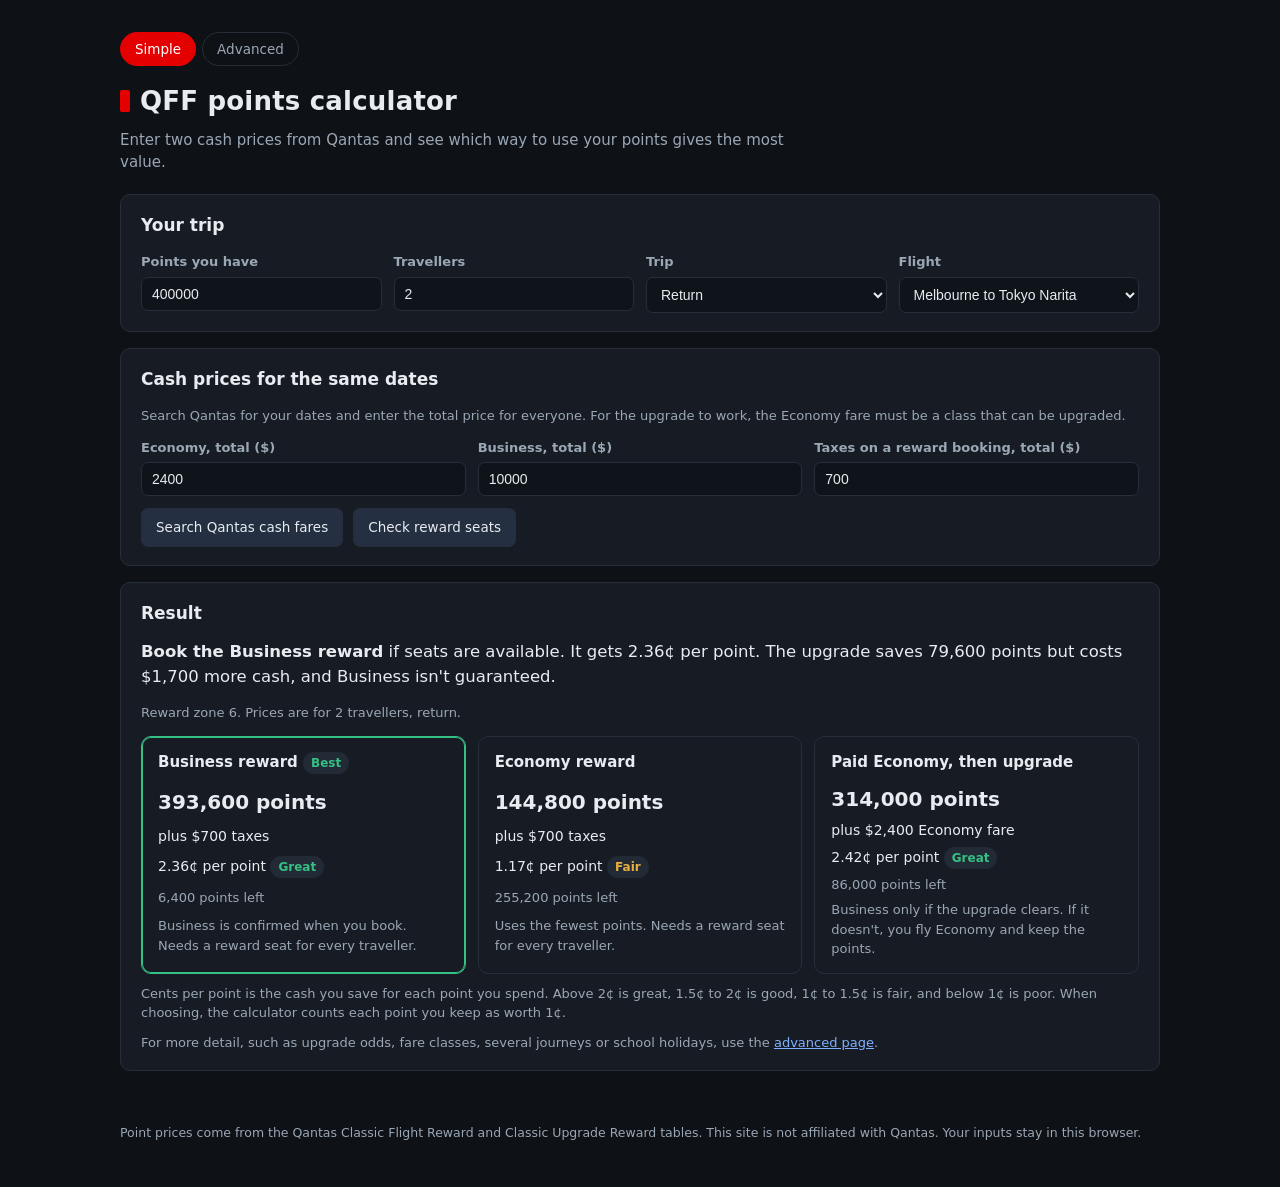
==== commit 5fea0e4b: "Add simple calculator as the main page, move full tool to advanced.html" ====
--- a/index.html
+++ b/index.html
@@ -3,115 +3,69 @@
 <head>
 <meta charset="utf-8">
 <meta name="viewport" content="width=device-width, initial-scale=1">
-<title>QFF points optimiser, Melbourne to Japan</title>
-<meta name="description" content="Compare Qantas Frequent Flyer reward and upgrade options across journeys, with cents per point, upgrade chance and school holidays.">
+<title>QFF points calculator, Melbourne to Japan</title>
+<meta name="description" content="A quick check of which way to spend Qantas Points on a flight to Japan: Business reward, Economy reward, or paid Economy with an upgrade.">
 <link rel="stylesheet" href="styles.css">
 </head>
 <body>
 <header>
-  <h1>QFF points optimiser</h1>
-  <p class="sub">Compare ways to spend your Qantas Points on a trip. Add each itinerary you find, and the page picks the best option for each one and ranks them.</p>
-  <div class="btnrow">
-    <a class="btn primary" href="https://flightrewardfinder.qantas.com/" target="_blank" rel="noopener">Open the Qantas Flight Reward finder</a>
-    <a class="btn" href="https://www.qantas.com/au/en/book-a-trip/flights.html" target="_blank" rel="noopener">Search Qantas cash fares</a>
-  </div>
-  <details class="howto" open>
-    <summary>How to use</summary>
-    <ol>
-      <li>Enter your points balance and the number of travellers.</li>
-      <li>Search the Flight Reward finder for Melbourne to Japan in Business and Economy. Its calendar covers 12 months. Note the dates with a seat for every traveller, and the taxes it shows.</li>
-      <li>Add a journey for each date and route you want to compare. Enter the cash fares Qantas shows for the same flights. Each journey shows a verdict, and the ranking table puts the best journey first.</li>
-    </ol>
-  </details>
+  <nav class="tabs"><a href="./" aria-current="page">Simple</a><a href="advanced.html">Advanced</a></nav>
+  <h1>QFF points calculator</h1>
+  <p class="sub">Enter two cash prices from Qantas and see which way to use your points gives the most value.</p>
 </header>
 
 <main>
 <section class="card">
-  <h2>1. Your setup</h2>
+  <h2>Your trip</h2>
   <div class="grid inputs">
-    <label>Qantas Points balance
-      <input type="number" id="s-balance" min="0" step="1000">
+    <label>Points you have <input id="s-balance" type="number" min="0" step="1000"></label>
+    <label>Travellers <input id="s-travellers" type="number" min="1" max="9" step="1"></label>
+    <label>Trip
+      <select id="s-oneway"><option value="false">Return</option><option value="true">One way</option></select>
     </label>
-    <label>Travellers
-      <input type="number" id="s-travellers" min="1" max="9" step="1">
-    </label>
-    <label>Frequent Flyer status
-      <select id="s-status">
-        <option value="bronze">Bronze</option><option value="silver">Silver</option>
-        <option value="gold">Gold</option><option value="platinum">Platinum</option>
-        <option value="p1">Platinum One</option>
+    <label>Flight
+      <select id="s-route">
+        <option value="MEL-NRT">Melbourne to Tokyo Narita</option>
+        <option value="MEL-HND">Melbourne to Tokyo Haneda</option>
+        <option value="MEL-KIX">Melbourne to Osaka</option>
+        <option value="MEL-CTS">Melbourne to Sapporo</option>
+        <option value="MEL-FUK">Melbourne to Fukuoka</option>
+        <option value="MEL-NGO">Melbourne to Nagoya</option>
+        <option value="SYD-HND">Sydney to Tokyo Haneda</option>
+        <option value="BNE-NRT">Brisbane to Tokyo Narita</option>
       </select>
-    </label>
-    <label>Value of a point if you keep it <span class="hint">cents per point</span>
-      <input type="number" id="s-futurecpp" min="0" step="0.1">
-      <span class="hint">Use 0 if you would spend every point now, about 1 for a future flight reward, or 0.5 for gift cards.</span>
-    </label>
-    <label>Value of Business to you <span class="hint">percent of its cash price</span>
-      <div class="sliderrow"><input type="range" id="s-bizweight" min="30" max="100" step="5"><output id="o-bizweight"></output></div>
-      <span class="hint">100% counts the full cash price. Lower it if you would never pay that much for Business.</span>
     </label>
   </div>
 </section>
 
 <section class="card">
-  <h2>2. Compare journeys</h2>
-  <div class="tablewrap">
-    <table id="ranking">
-      <thead><tr>
-        <th>Rank</th><th>Journey</th><th>Dates</th><th>Best option</th>
-        <th class="num">Points</th><th class="num">Cash</th><th class="num">Cents per point</th>
-        <th class="num">Gain</th><th>Warnings</th>
-      </tr></thead>
-      <tbody></tbody>
-    </table>
+  <h2>Cash prices for the same dates</h2>
+  <p class="note" style="margin:0 0 12px">Search Qantas for your dates and enter the total price for everyone. For the upgrade to work, the Economy fare must be a class that can be upgraded.</p>
+  <div class="grid inputs">
+    <label>Economy, total ($) <input id="s-econ" type="number" min="0" step="50"></label>
+    <label>Business, total ($) <input id="s-biz" type="number" min="0" step="50"></label>
+    <label>Taxes on a reward booking, total ($) <input id="s-tax" type="number" min="0" step="10"></label>
   </div>
-  <p class="note">Gain is the value of the trip, minus the cash you pay, minus the points you use at your value per point. It is the dollar benefit over buying Economy and keeping your points.</p>
   <div class="btnrow">
-    <button id="btn-add" type="button" class="primary">Add journey</button>
-    <button id="btn-share" type="button">Copy share link</button>
-    <button id="btn-csv" type="button">Export CSV</button>
-    <button id="btn-reset" type="button" class="danger">Reset</button>
-    <span id="toast" class="hint"></span>
+    <a class="btn" href="https://www.qantas.com/au/en/book-a-trip/flights.html" target="_blank" rel="noopener">Search Qantas cash fares</a>
+    <a class="btn" href="https://flightrewardfinder.qantas.com/" target="_blank" rel="noopener">Check reward seats</a>
   </div>
-  <div id="journeys"></div>
 </section>
 
 <section class="card">
-  <h2>Rules of thumb</h2>
-  <ol class="rules">
-    <li>If Business Classic Reward seats exist for every traveller on dates you like, book them. Business is confirmed at booking.</li>
-    <li>If there are no Business reward seats, check paid Economy with a points upgrade. Only fare classes G, K, L, M, S and V (78,500 points per person per flight in Zone 6) or B, H and Y (43,100) can be upgraded. Sale fares in classes such as E, N, O and Q can't.</li>
-    <li>The upgrade route saves points compared with a Business reward, and costs more cash. The verdict shows what you pay in cash for each point you save.</li>
-    <li>Qantas decides upgrades close to departure. A Business seat for sale doesn't mean an upgrade will clear. If it fails, you fly Economy and keep your points.</li>
-    <li>If only one Business seat is free, search 1 to 3 days either side and other Japanese airports before you split up. Business one way and Economy the other is another choice.</li>
-    <li>Reward seats open about 353 days before departure, and Qantas sometimes releases more closer to the date. Search the outbound and return flights separately.</li>
-  </ol>
-</section>
-
-<section class="card">
-  <details>
-    <summary><b>Methodology, accuracy and sources</b></summary>
-    <ul class="refs">
-      <li>Points prices come from the Qantas tables for bookings made from 5 August 2025. Qantas prices each person and each one-way trip by zone, based on flown miles. This page estimates the miles from the route you enter, adding each leg. Qantas may count a route slightly differently, so the page warns you when a route is close to a zone limit. You can also set the zone yourself.</li>
-      <li>Partner flights, such as Japan Airlines, use a separate and more expensive table.</li>
-      <li>Cents per point is the cash value minus the cash you pay, divided by the points. For upgrades, the figure assumes the upgrade clears.</li>
-      <li>The value of an upgrade booking is P × the Business fare + (1 − P) × the Economy fare, where P is the chance it clears. The page counts the points as spent with chance P, because Qantas only takes them when the upgrade is confirmed.</li>
-      <li>The break-even chance is the upgrade chance at which the upgrade route and the Business reward have the same gain.</li>
-      <li>The page doesn't model upgrading an Economy Classic Reward. At 83,600 points per person per flight, the return trip would cost 239,600 points per person, more than a Business reward at 196,800.</li>
-      <li>Holiday and season dates cover 2027. They come from the Victorian Government calendar and approximate Japanese holidays and seasons. Check them before you book.</li>
-    </ul>
-    <ul class="refs links">
-      <li><a href="https://flightrewardfinder.qantas.com/" target="_blank" rel="noopener">Flight Reward finder</a></li>
-      <li><a href="https://www.qantas.com/en-au/frequent-flyer/use-points/classic-flight-rewards/tables" target="_blank" rel="noopener">Classic Flight Reward tables</a></li>
-      <li><a href="https://www.qantas.com/en-au/frequent-flyer/use-points/classic-upgrade-rewards/tables" target="_blank" rel="noopener">Classic Upgrade Reward tables</a></li>
-      <li><a href="https://www.qantas.com/en-au/frequent-flyer/use-points/classic-upgrade-rewards" target="_blank" rel="noopener">Classic Upgrade Reward rules</a></li>
-      <li><a href="https://www.vic.gov.au/school-term-dates-and-holidays-victoria" target="_blank" rel="noopener">Victorian school term dates</a></li>
-    </ul>
-  </details>
+  <h2>Result</h2>
+  <div id="s-answer" class="answer"></div>
+  <div id="s-options" class="options"></div>
+  <p class="note">Cents per point is the cash you save for each point you spend. Above 2¢ is great, 1.5¢ to 2¢ is good, 1¢ to 1.5¢ is fair, and below 1¢ is poor. When choosing, the calculator counts each point you keep as worth 1¢.</p>
+  <p class="note">For more detail, such as upgrade odds, fare classes, several journeys or school holidays, use the <a href="advanced.html">advanced page</a>.</p>
 </section>
 </main>
-<footer>This is a static page. Your data stays in your browser, or in share links you create. Not affiliated with Qantas.</footer>
+
+<footer>
+  <p>Point prices come from the Qantas Classic Flight Reward and Classic Upgrade Reward tables. This site is not affiliated with Qantas. Your inputs stay in this browser.</p>
+</footer>
+
 <script src="calc.js"></script>
-<script src="app.js"></script>
+<script src="simple.js"></script>
 </body>
 </html>
--- a/styles.css
+++ b/styles.css
@@ -75,3 +75,15 @@
 .rules b{color:var(--text)}
 #ranking a{color:var(--text)}
 #ranking tbody tr{cursor:pointer}
+.tabs{display:flex;gap:6px;margin-bottom:16px}
+.tabs a{color:var(--muted);text-decoration:none;padding:6px 14px;border:1px solid var(--line);border-radius:999px;font-size:13.5px}
+.tabs a[aria-current=page]{color:#fff;background:var(--accent);border-color:var(--accent)}
+.answer .big{font-size:16.5px;margin:0 0 4px}
+.options{display:grid;gap:12px;grid-template-columns:repeat(auto-fit,minmax(240px,1fr));margin-top:14px}
+.opt{border:1px solid var(--line);border-radius:10px;padding:14px 16px;display:grid;gap:6px;font-size:14px}
+.opt.best{border-color:var(--good);box-shadow:0 0 0 1px var(--good) inset}
+.opt h3{margin:0 0 4px;font-size:15px}
+.opt-pts{font-size:20px;font-weight:700;font-variant-numeric:tabular-nums}
+.muted{color:var(--muted);font-size:13px}
+.bad-text{color:var(--bad);font-size:13px}
+a{color:#7fb0ff}
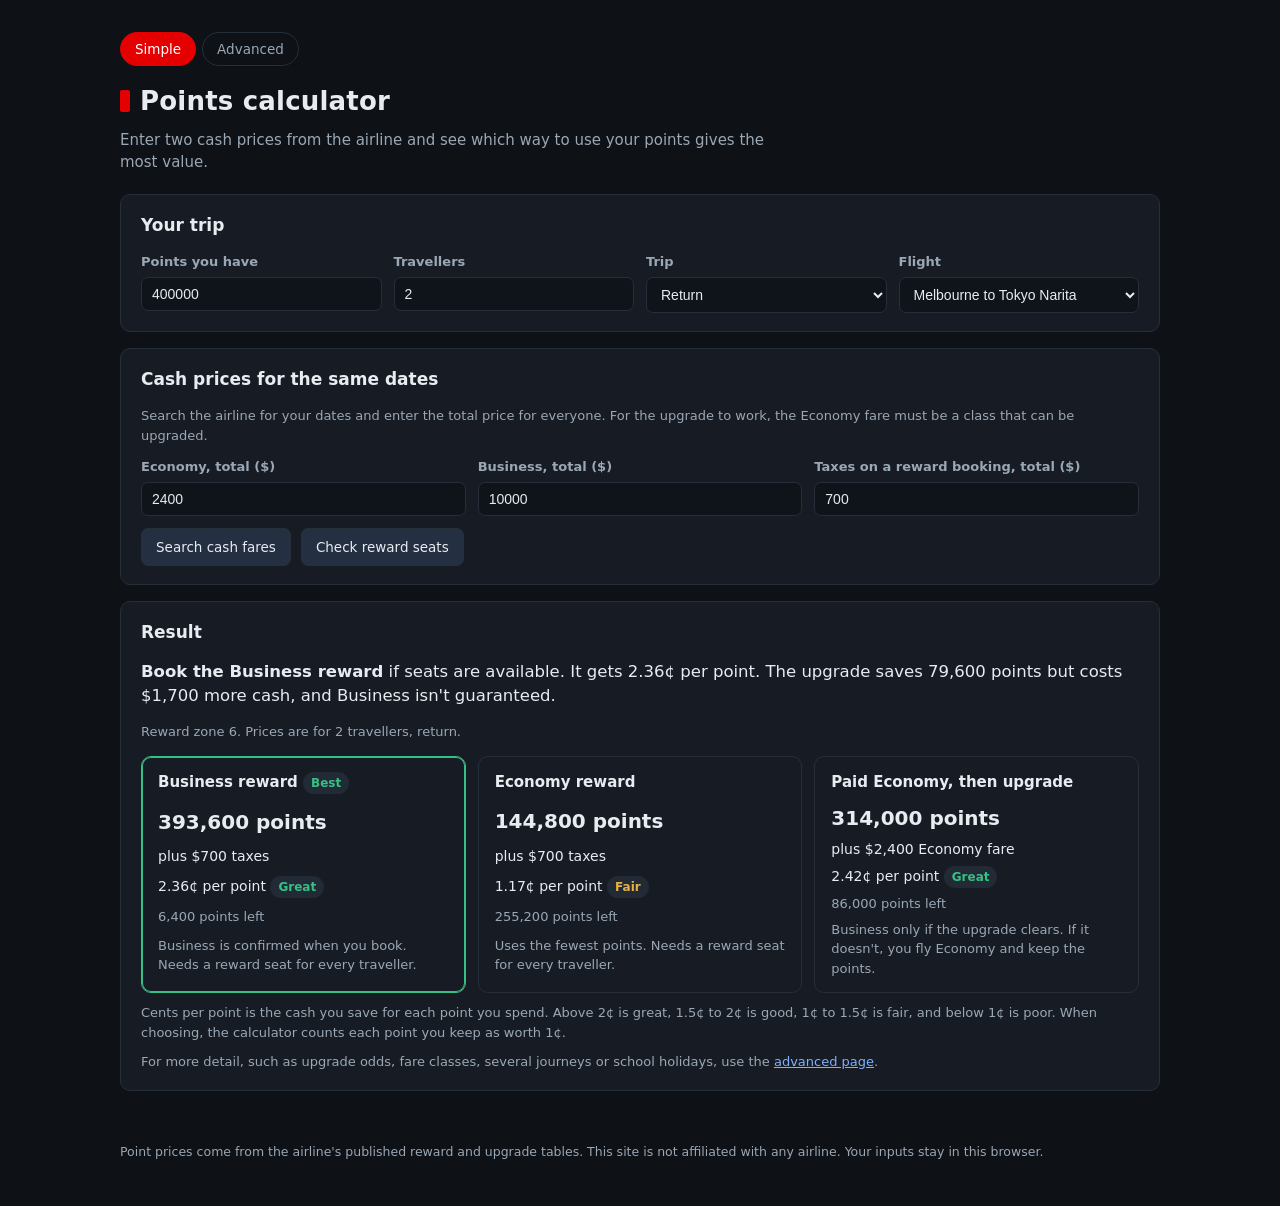
==== commit 17eb6b09: "Remove airline brand names from page text and code" ====
--- a/index.html
+++ b/index.html
@@ -3,15 +3,15 @@
 <head>
 <meta charset="utf-8">
 <meta name="viewport" content="width=device-width, initial-scale=1">
-<title>QFF points calculator, Melbourne to Japan</title>
-<meta name="description" content="A quick check of which way to spend Qantas Points on a flight to Japan: Business reward, Economy reward, or paid Economy with an upgrade.">
+<title>Points calculator, Melbourne to Japan</title>
+<meta name="description" content="A quick check of which way to spend frequent flyer points on a flight to Japan: Business reward, Economy reward, or paid Economy with an upgrade.">
 <link rel="stylesheet" href="styles.css">
 </head>
 <body>
 <header>
   <nav class="tabs"><a href="./" aria-current="page">Simple</a><a href="advanced.html">Advanced</a></nav>
-  <h1>QFF points calculator</h1>
-  <p class="sub">Enter two cash prices from Qantas and see which way to use your points gives the most value.</p>
+  <h1>Points calculator</h1>
+  <p class="sub">Enter two cash prices from the airline and see which way to use your points gives the most value.</p>
 </header>
 
 <main>
@@ -40,14 +40,14 @@
 
 <section class="card">
   <h2>Cash prices for the same dates</h2>
-  <p class="note" style="margin:0 0 12px">Search Qantas for your dates and enter the total price for everyone. For the upgrade to work, the Economy fare must be a class that can be upgraded.</p>
+  <p class="note" style="margin:0 0 12px">Search the airline for your dates and enter the total price for everyone. For the upgrade to work, the Economy fare must be a class that can be upgraded.</p>
   <div class="grid inputs">
     <label>Economy, total ($) <input id="s-econ" type="number" min="0" step="50"></label>
     <label>Business, total ($) <input id="s-biz" type="number" min="0" step="50"></label>
     <label>Taxes on a reward booking, total ($) <input id="s-tax" type="number" min="0" step="10"></label>
   </div>
   <div class="btnrow">
-    <a class="btn" href="https://www.qantas.com/au/en/book-a-trip/flights.html" target="_blank" rel="noopener">Search Qantas cash fares</a>
+    <a class="btn" href="https://www.qantas.com/au/en/book-a-trip/flights.html" target="_blank" rel="noopener">Search cash fares</a>
     <a class="btn" href="https://flightrewardfinder.qantas.com/" target="_blank" rel="noopener">Check reward seats</a>
   </div>
 </section>
@@ -62,7 +62,7 @@
 </main>
 
 <footer>
-  <p>Point prices come from the Qantas Classic Flight Reward and Classic Upgrade Reward tables. This site is not affiliated with Qantas. Your inputs stay in this browser.</p>
+  <p>Point prices come from the airline's published reward and upgrade tables. This site is not affiliated with any airline. Your inputs stay in this browser.</p>
 </footer>
 
 <script src="calc.js"></script>
